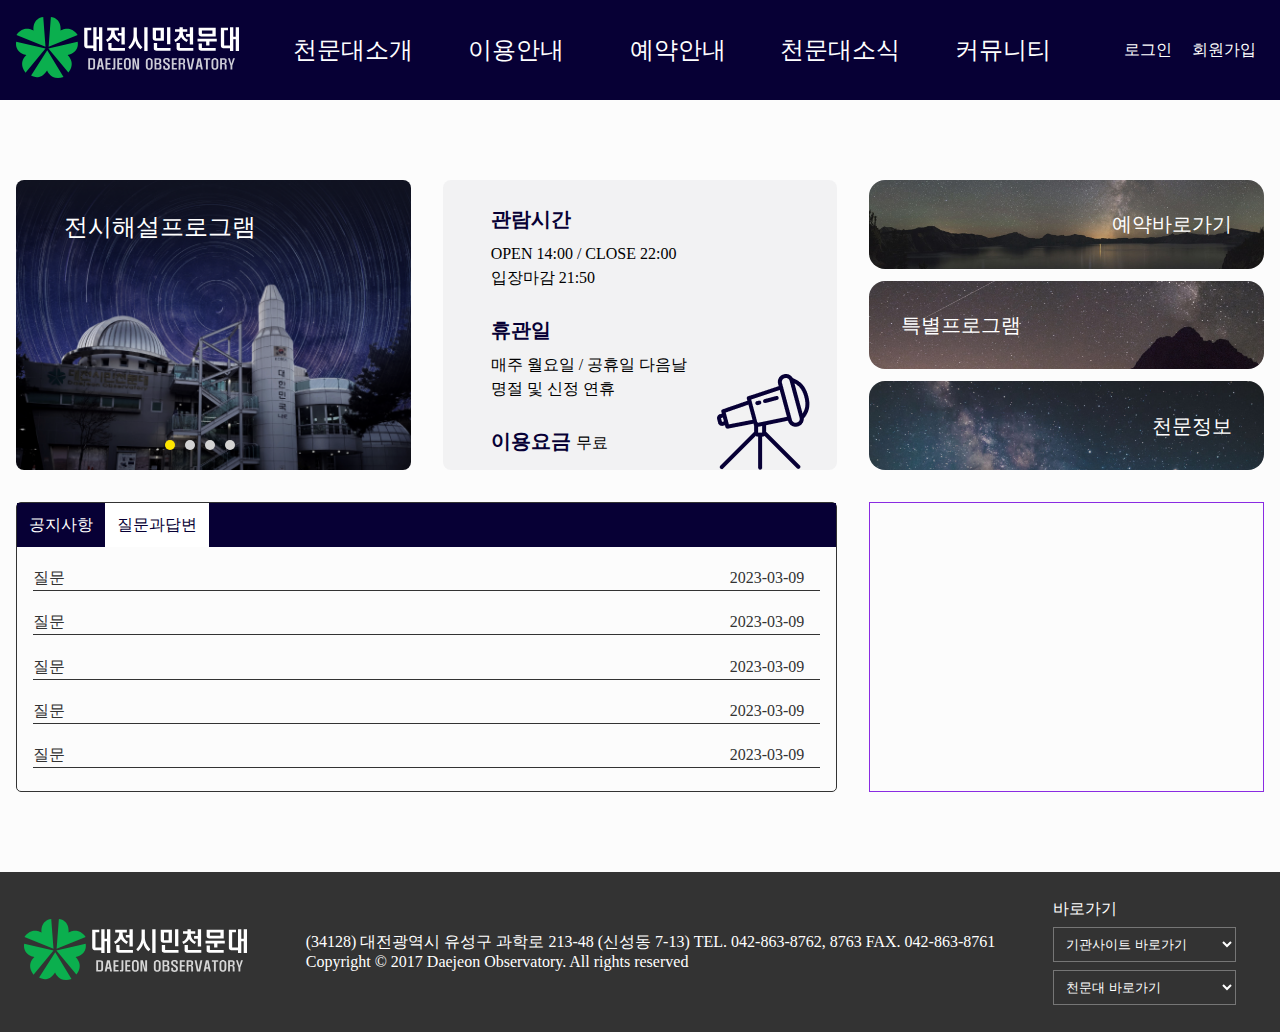
==== index.html @ d18d3ba9 "first commit" ====
<!DOCTYPE html>
<html lang="ko">
  <head>
    <meta charset="UTF-8" />
    <meta http-equiv="X-UA-Compatible" content="IE=edge" />
    <meta name="viewport" content="width=device-width, initial-scale=1.0" />
    <title>Document</title>
    <link rel="stylesheet" href="./css/my_reset.css" />
    <link
      rel="stylesheet"
      href="https://cdnjs.cloudflare.com/ajax/libs/font-awesome/6.3.0/css/all.min.css"
      integrity="sha512-SzlrxWUlpfuzQ+pcUCosxcglQRNAq/DZjVsC0lE40xsADsfeQoEypE+enwcOiGjk/bSuGGKHEyjSoQ1zVisanQ=="
      crossorigin="anonymous"
      referrerpolicy="no-referrer"
    />
    <link rel="stylesheet" href="./css/common.css" />
    <link rel="stylesheet" href="./css/index.css" />
    <script src="./js/common.js" defer></script>
    <script src="./js/index.js" defer></script>
  </head>
  <body>
    <header class="hd">
      <!-- header -->
    </header>
    <section class="sec1 mw">
      <div class="slide1">
        <div class="slide-wrap">
          <ul class="slider-img">
            <li class="slider" data-name="banner1">
              <p>전시해설프로그램</p>
              <img src="./img/banner1.png" alt="banner1" />
            </li>
            <li class="slider" data-name="banner2">
              <p>토요별음악회</p>
              <img src="./img/banner2.png" alt="banner2" />
            </li>
            <li class="slider" data-name="banner3">
              <p>천체관측회</p>
              <img src="./img/banner3.png" alt="banner3" />
            </li>
            <li class="slider" data-name="banner4">
              <p>별빛속에 시와 음악회</p>
              <img src="./img/banner4.png" alt="banner4" />
            </li>
          </ul>
        </div>
        <button class="btn prev"></button>
        <button class="btn next"></button>
        <div class="slider-dot"></div>
      </div>
      <div class="info">
        <p>관람시간</p>
        <p>OPEN 14:00 / CLOSE 22:00</p>
        <p>입장마감 21:50</p>
        <p>휴관일</p>
        <p>매주 월요일 / 공휴일 다음날</p>
        <p>명절 및 신정 연휴</p>
        <p><span>이용요금</span> <span>무료</span></p>
      </div>
      <div class="banners">
        <div class="ban1">
          <img src="./img/sec_banner1.png" alt="예약바로가기" />
          <p>예약바로가기</p>
        </div>
        <div class="ban2">
          <img src="./img/sec_banner2.png" alt="특별프로그램" />
          <p>특별프로그램</p>
        </div>
        <div class="ban3">
          <img src="./img/sec_banner3.png" alt="천문정보" />
          <p>천문정보</p>
        </div>
      </div>
      <div class="tab_menu">
        <ul class="tab">
          <li class="">공지사항</li>
          <li class="on">질문과답변</li>
          <a class="tab_more">
            <i class="fa-solid fa-plus"></i>
          </a>
        </ul>
        <ul class="tab_con">
          <li class="notice">
            <div>
              <p>
                공지사항제목공지사항제목공지사항제목공지사항제목공지사항제목공지사항제목공지사항제목공지사항제목공지사항제목공지사항제목
              </p>
              <span>2023-03-09</span>
            </div>
            <div>
              <p>공지사항제목</p>
              <span>2023-03-09</span>
            </div>
            <div>
              <p>공지사항제목</p>
              <span>2023-03-09</span>
            </div>
            <div>
              <p>공지사항제목</p>
              <span>2023-03-09</span>
            </div>
            <div>
              <p>공지사항제목</p>
              <span>2023-03-09</span>
            </div>
          </li>
          <li class="qna on">
            <div>
              <p>질문</p>
              <span>2023-03-09</span>
            </div>
            <div>
              <p>질문</p>
              <span>2023-03-09</span>
            </div>
            <div>
              <p>질문</p>
              <span>2023-03-09</span>
            </div>
            <div>
              <p>질문</p>
              <span>2023-03-09</span>
            </div>
            <div>
              <p>질문</p>
              <span>2023-03-09</span>
            </div>
          </li>
        </ul>
      </div>
      <div class="weather">
        <!-- 오늘날씨, 이번주날씨 -->
      </div>
    </section>
    <footer class="ft">
      <!-- footer -->
      <div class="mw">
        <div class="ftlogo">
          <img src="./img/logo.svg" alt="logo" />
        </div>
        <div class="ftwrite">
          <span>(34128) 대전광역시 유성구 과학로 213-48 (신성동 7-13)</span>
          <span>TEL. 042-863-8762, 8763</span>
          <span>FAX. 042-863-8761</span>
          <p>Copyright © 2017 Daejeon Observatory. All rights reserved</p>
        </div>
        <div class="goto">
          <p>바로가기</p>
          <div class="insite">
            <select name="site" id="site-select">
              <option value="기관사이트바로가기" selected="selected">
                기관사이트 바로가기
              </option>
              <option class="opts" value="대전광역시">대전광역시</option>
              <option class="opts" value="한국천문연구원">
                한국천문연구원
              </option>
              <option class="opts" value="국립중앙과학관">
                국립중앙과학관
              </option>
              <option class="opts" value="(사)한국천문우주과학관협회">
                (사)한국천문우주과학관협회
              </option>
              <option class="opts" value="대덕연구개발특구">
                대덕연구개발특구
              </option>
            </select>
          </div>
          <div class="observatory">
            <select name="observatory" id="obs-select">
              <option value="천문대바로가기" selected="selected">
                천문대 바로가기
              </option>
              <option class="opts" value="별마로천문대">별마로천문대</option>
              <option class="opts" value="김해곡성섬진강천문대">
                김해곡성섬진강천문대
              </option>
              <option class="opts" value="곡성섬진강천문대">
                곡성섬진강천문대
              </option>
              <option class="opts" value="국토정중앙천문대">
                국토정중앙천문대
              </option>
              <option class="opts" value="충주고구려천문과학관">
                충주고구려천문과학관
              </option>
              <option class="opts" value="소백산천문대">소백산천문대</option>

              <option class="opts" value="보현산천문대">보현산천문대</option>
              <option class="opts" value="칠갑산천문대">칠갑산천문대</option>
              <option class="opts" value="서귀포천문과학문화관">
                서귀포천문과학문화관
              </option>
              <option class="opts" value="예천천문우주센터">
                예천천문우주센터
              </option>
            </select>
          </div>
        </div>
      </div>
    </footer>
  </body>
</html>
---- css/common.css ----
@charset 'utf-8';

:root {
  --point_blue: #070035;
  --point_red: #f23822;
  --color_white: #fff;
  --color_disBg: #fffffe;
  --point_yellow: #ffe600;
  --color_btnBack: #00002140;
  --color_secBg: #00002180;
  --txt_color: #333;
  --font24: 24px;
  --font20: 20px;
  --font16: 16px;
  --gap: 32px;
}
body {
  background: #fcfcfc;
  color: var(--txt_color);
}
a {
  color: var(--color_white);
}
img {
  width: 100%;
  height: 100%;
  object-fit: cover;
}
.mw {
  width: calc(100% - var(--gap));
  max-width: 1440px;
  margin: auto;
}
.hd {
  background-color: var(--point_blue);
  height: 100px;
  display: flex;
  color: var(--color_white);
}
.hd > div {
  display: flex;
  justify-content: space-between;
  align-items: center;
}

.gnb_con {
  flex-grow: 1;
  margin: 0 2rem;
}
.gnb {
  width: 100%;
  font-size: var(--font24);
  display: flex;
  justify-content: space-around;
}
.gnb > li {
  width: calc(100% / 5);
  text-align: center;
  position: relative;
}
.gnb > li:hover > a {
  color: var(--point_yellow);
}
.gnb > li:hover .sub {
  height: 250px;
}
.gnb > li a {
  display: block;
  padding: 1rem 0;
}
.sub {
  padding-top: 1.2rem;
  position: absolute;
  width: 100%;
  height: 0;
  overflow: hidden;
  background-color: var(--point_blue);
  transition: 0.4s;
  z-index: 10;
}
.sub li:hover {
  background-color: var(--point_yellow);
}
.sub li:hover a {
  color: var(--point_blue);
}
.sub a {
  font-size: var(--font16);
}
.personal a {
  display: inline-block;
  padding: 1rem 0.5rem;
}
.personal a:hover {
  color: var(--point_yellow);
}
.ham {
  display: none;
}
.ft {
  background-color: var(--txt_color);
  color: var(--color_white);
  height: 160px;
  display: flex;
  align-items: center;
}
.ft > div {
  display: flex;
  justify-content: space-between;
  align-items: center;
}
.ft > div > * {
  padding: 0 0.5rem;
}
.ftlogo > img {
  width: 100%;
}
.goto {
  display: block;
}
.goto p {
  padding-bottom: 0.5rem;
}
.goto select {
  width: 90%;
  background-color: var(--txt_color);
  color: var(--color_white);
  outline: none;
}
.goto select > option {
  background-color: #33333350;
}
.goto select > option:hover {
  background-color: #eee;
}
#site-select,
#obs-select {
  padding: 0.5rem;
}
.insite {
  padding-bottom: 0.5rem;
}
@media (max-width: 1070px) {
  .gnb {
    font-size: var(--font20);
  }
}
@media (max-width: 960px) {
  .hd {
    height: 80px;
  }
  .hd h1 {
    width: 130px;
  }
  .gnb {
    display: none;
  }
  .personal {
    display: none;
  }
  .ham {
    display: block;
    font-size: var(--font24);
  }
  .ham .fa-xmark {
    display: block;
  }
  .ham .fa-xmark {
    display: none;
  }
  .ham.on .fa-xmark {
    display: none;
  }
  .ham.on .fa-xmark {
    display: block;
  }
  .ft {
    height: 100%;
    padding: 1rem 0;
  }
  .ft > div {
    display: flex;
    flex-direction: column;
    align-items: flex-start;
  }
  .ft > div > * {
    padding: 0;
    padding-bottom: 1rem;
  }
  .ftlogo {
    width: 200px;
  }
  .ftwrite {
    font-size: 12px;
    order: 10;
  }
  .goto {
    display: flex;
    width: 100%;
  }
  .goto select {
    width: 95%;
  }
  .goto .insite,
  .goto .observatory {
    width: calc(100% / 2);
  }
  .goto p {
    display: none;
  }
}
---- css/index.css ----
@charset 'utf-8';

/* section 1 */
.sec1 {
  margin: 80px auto;
  display: grid;
  grid-template-columns: repeat(3, minmax(300px, 1fr));
  grid-template-rows: repeat(2, 290px);
  gap: var(--gap);
}

.btn {
  position: absolute;
  top: var(--gap);
  background-color: transparent;
  border: none;
  cursor: pointer;
}
.prev {
  right: 6rem;
}
.prev::before {
  content: "\f053";
  font-family: "Font Awesome 5 Free";
  font-size: 1.5rem;
  font-weight: 900;
  color: var(--point_yellow);
}
.next {
  right: 3rem;
}
.next::before {
  content: "\f054";
  font-family: "Font Awesome 5 Free";
  font-size: 1.5rem;
  font-weight: 900;
  color: var(--point_yellow);
}
.slide1 {
  position: relative;
  border-radius: 0.5rem;
  overflow: hidden;
}
.slider-img {
  display: flex;
  width: 300%;
  height: 290px;
}
.slider {
  width: calc(100% / 3);
  overflow: hidden;
  position: relative;
}
.slider:nth-of-type(3) ~ li {
  display: none;
}
.slider > p {
  position: absolute;
  color: var(--color_white);
  font-size: var(--font24);
  top: var(--gap);
  left: 3rem;
}
.slider-dot {
  position: absolute;
  bottom: 2rem;
  left: 50%;
  transform: translateX(-50px);
}
.slider-dot .dot {
  position: absolute;
  display: inline-block;
  width: 10px;
  height: 10px;
  border-radius: 50%;
  color: transparent;
  background-color: lightgrey;
  cursor: pointer;
  transition: 0.3s;
  margin: 2px;
}
.slider-dot .dot:hover {
  background-color: var(--point_yellow);
}
.slider-dot .dot:first-of-type {
  background-color: var(--point_yellow);
}
.slider-dot .dot1 {
  left: 0;
}
.slider-dot .dot2 {
  left: 20px;
}
.slider-dot .dot3 {
  left: 40px;
}
.slider-dot .dot4 {
  left: 60px;
}
.info {
  background-color: #f2f2f3;
  padding: 24px 48px;
  color: black;
  line-height: 1.5;
  border-radius: 0.5rem;
  position: relative;
}
.info::after {
  content: "";
  display: inline-block;
  width: 120px;
  height: 120px;
  bottom: -24px;
  right: 0;
  background: url(../img/telescope.png) no-repeat;
  position: absolute;
  z-index: 10;
}
.info p:nth-of-type(1),
.info p:nth-of-type(4) {
  padding-bottom: 0.5rem;
  font-size: var(--font20);
  color: var(--point_blue);
  font-weight: bold;
}
.info p:nth-of-type(4),
.info p:nth-of-type(7) {
  padding-top: 25px;
}
.info p:nth-of-type(7) {
  font-size: var(--font20);
  color: var(--point_blue);
  font-weight: bold;
}
.info p:nth-of-type(7) span:nth-of-type(2) {
  font-size: var(--font16);
  color: black;
  text-align: center;
  font-weight: lighter;
}

.banners {
  display: flex;
  flex-direction: column;
  justify-content: space-between;
  height: 100%;
}
.ban1,
.ban2,
.ban3 {
  height: calc(100% / 3 - 0.5rem);
  border-radius: 1rem;
  overflow: hidden;
  position: relative;
  cursor: pointer;
}
.ban1:hover img,
.ban2:hover img,
.ban3:hover img {
  transform: scale(1.2);
}
.ban1 > img,
.ban2 > img,
.ban3 > img {
  transition: 0.3s;
}
.ban1 > p,
.ban2 > p,
.ban3 > p {
  position: absolute;
  color: var(--color_white);
  font-size: var(--font20);
  top: 50%;
  transform: translateY(-50%);
}
.ban1 > p {
  right: 2rem;
}
.ban2 > p {
  left: 2rem;
}
.ban3 > p {
  right: 2rem;
}
.tab_menu {
  border: 1px solid #333;
  grid-column: span 2;
  border-radius: 5px;
}
.tab {
  display: flex;
  width: 100%;
  color: var(--color_white);
  background-color: var(--point_blue);
  position: relative;
}
.tab > li {
  padding: 0.75rem;
  cursor: pointer;
}
.tab > li.on {
  background-color: var(--color_white);
  color: var(--point_blue);
}
.tab_more {
  position: absolute;
  right: 10px;
  font-size: 1.25rem;
  top: 50%;
  transform: translateY(-50%);
  cursor: pointer;
}
.notice {
  display: none;
  padding: 0 1rem;
}
.notice.on {
  display: block;
}
.notice > div {
  display: flex;
  justify-content: space-between;
  border-bottom: 1px solid #333;
  padding-top: 1.2rem;
  line-height: 1.5;
  width: 100%;
}
.notice > div > p {
  white-space: nowrap;
  text-overflow: ellipsis;
  overflow: hidden;
  width: 70%;
}
.notice > div > span {
  padding-right: 1rem;
}
.qna {
  display: none;
  padding: 0 1rem;
}
.qna.on {
  display: block;
}
.qna > div {
  display: flex;
  justify-content: space-between;
  border-bottom: 1px solid #333;
  padding-top: 1.2rem;
  line-height: 1.5;
  width: 100%;
}
.qna > div > p {
  white-space: nowrap;
  text-overflow: ellipsis;
  overflow: hidden;
  width: 70%;
}
.qna > div > span {
  padding-right: 1rem;
}
.weather {
  border: 1px solid blueviolet;
}
@media (max-width: 960px) {
}
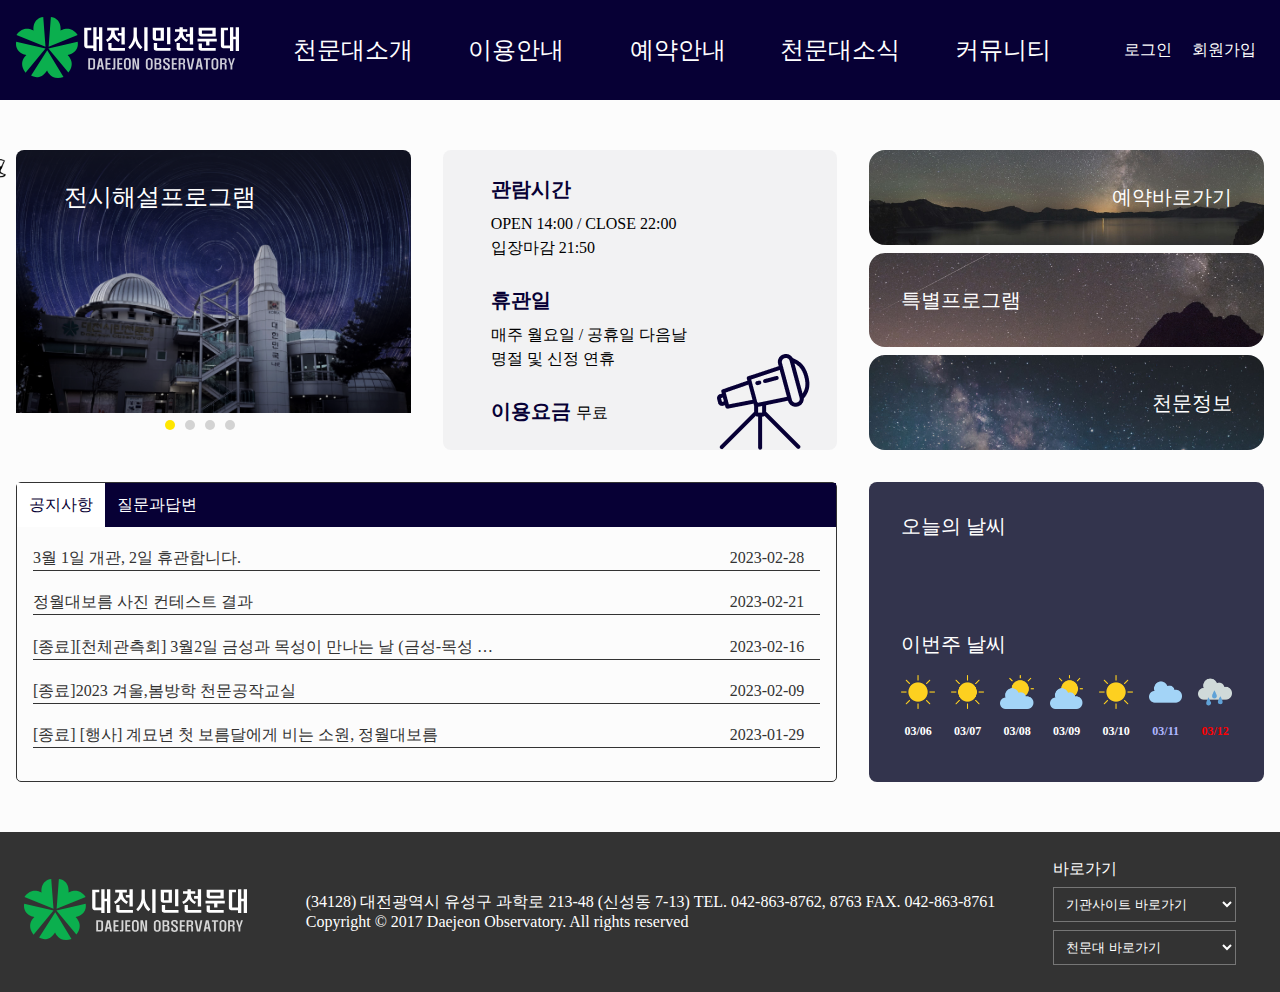
==== commit 63450d4a: "2023.03.10 index fin" ====
--- a/index.html
+++ b/index.html
@@ -19,185 +19,220 @@
     <script src="./js/index.js" defer></script>
   </head>
   <body>
-    <header class="hd">
-      <!-- header -->
-    </header>
-    <section class="sec1 mw">
-      <div class="slide1">
-        <div class="slide-wrap">
-          <ul class="slider-img">
-            <li class="slider" data-name="banner1">
-              <p>전시해설프로그램</p>
-              <img src="./img/banner1.png" alt="banner1" />
+    <div class="wrap">
+      <header class="hd">
+        <!-- header -->
+      </header>
+      <section class="sec1">
+        <div class="slide1">
+          <div class="slide-wrap">
+            <ul class="slider-img">
+              <li class="slider" data-name="banner1">
+                <p>전시해설프로그램</p>
+                <img src="./img/banner1.png" alt="banner1" />
+              </li>
+              <li class="slider" data-name="banner2">
+                <p>토요별음악회</p>
+                <img src="./img/banner2.png" alt="banner2" />
+              </li>
+              <li class="slider" data-name="banner3">
+                <p>천체관측회</p>
+                <img src="./img/banner3.png" alt="banner3" />
+              </li>
+              <li class="slider" data-name="banner4">
+                <p>별빛속에 시와 음악회</p>
+                <img src="./img/banner4.png" alt="banner4" />
+              </li>
+            </ul>
+          </div>
+          <button class="btn prev"></button>
+          <button class="btn next"></button>
+          <div class="slider-dot"></div>
+        </div>
+        <div class="info">
+          <p>관람시간</p>
+          <p>OPEN 14:00 / CLOSE 22:00</p>
+          <p>입장마감 21:50</p>
+          <p>휴관일</p>
+          <p>매주 월요일 / 공휴일 다음날</p>
+          <p>명절 및 신정 연휴</p>
+          <p><span>이용요금</span> <span>무료</span></p>
+        </div>
+        <div class="banners">
+          <div class="ban1">
+            <img src="./img/sec_banner1.png" alt="예약바로가기" />
+            <p>예약바로가기</p>
+          </div>
+          <div class="ban2">
+            <img src="./img/sec_banner2.png" alt="특별프로그램" />
+            <p>특별프로그램</p>
+          </div>
+          <div class="ban3">
+            <img src="./img/sec_banner3.png" alt="천문정보" />
+            <p>천문정보</p>
+          </div>
+        </div>
+        <div class="tab_menu">
+          <ul class="tab">
+            <li class="on">공지사항</li>
+            <li class="">질문과답변</li>
+            <a class="tab_more">
+              <i class="fa-solid fa-plus"></i>
+            </a>
+          </ul>
+          <ul class="tab_con">
+            <li class="notice on">
+              <div>
+                <a href="#none">
+                  <p>3월 1일 개관, 2일 휴관합니다.</p>
+                  <span>2023-02-28</span>
+                </a>
+              </div>
+              <div>
+                <a href="#none">
+                  <p>정월대보름 사진 컨테스트 결과</p>
+                  <span>2023-02-21</span>
+                </a>
+              </div>
+              <div>
+                <a href="#none">
+                  <p>
+                    [종료][천체관측회] 3월2일 금성과 목성이 만나는 날 (금성-목성
+                    근접)
+                  </p>
+                  <span>2023-02-16</span>
+                </a>
+              </div>
+              <div>
+                <a href="#none">
+                  <p>[종료]2023 겨울,봄방학 천문공작교실</p>
+                  <span>2023-02-09</span>
+                </a>
+              </div>
+              <div>
+                <a href="#none">
+                  <p>
+                    [종료] [행사] 계묘년 첫 보름달에게 비는 소원, 정월대보름
+                  </p>
+                  <span>2023-01-29</span>
+                </a>
+              </div>
             </li>
-            <li class="slider" data-name="banner2">
-              <p>토요별음악회</p>
-              <img src="./img/banner2.png" alt="banner2" />
-            </li>
-            <li class="slider" data-name="banner3">
-              <p>천체관측회</p>
-              <img src="./img/banner3.png" alt="banner3" />
-            </li>
-            <li class="slider" data-name="banner4">
-              <p>별빛속에 시와 음악회</p>
-              <img src="./img/banner4.png" alt="banner4" />
+            <li class="qna">
+              <div>
+                <a href="#none">
+                  <p>수업질문</p>
+                  <span>2023-01-09</span>
+                </a>
+              </div>
+              <div>
+                <a href="#none">
+                  <p>이번 주 토요일 (9/24) 별 관측 가능한가요?</p>
+                  <span>2022-09-23</span>
+                </a>
+              </div>
+              <div>
+                <a href="#none">
+                  <p>이번주 일요일(9/18) 방문 예정입니다!</p>
+                  <span>2022-09-15</span>
+                </a>
+              </div>
+              <div>
+                <a href="#none">
+                  <p>이번주 토요일 관측 가능한 별이 뭔가요</p>
+                  <span>2022-07-27</span>
+                </a>
+              </div>
+              <div>
+                <a href="#none">
+                  <p>C/2017 K2 볼수 있나요?</p>
+                  <span>2022-07-21</span>
+                </a>
+              </div>
             </li>
           </ul>
         </div>
-        <button class="btn prev"></button>
-        <button class="btn next"></button>
-        <div class="slider-dot"></div>
-      </div>
-      <div class="info">
-        <p>관람시간</p>
-        <p>OPEN 14:00 / CLOSE 22:00</p>
-        <p>입장마감 21:50</p>
-        <p>휴관일</p>
-        <p>매주 월요일 / 공휴일 다음날</p>
-        <p>명절 및 신정 연휴</p>
-        <p><span>이용요금</span> <span>무료</span></p>
-      </div>
-      <div class="banners">
-        <div class="ban1">
-          <img src="./img/sec_banner1.png" alt="예약바로가기" />
-          <p>예약바로가기</p>
-        </div>
-        <div class="ban2">
-          <img src="./img/sec_banner2.png" alt="특별프로그램" />
-          <p>특별프로그램</p>
-        </div>
-        <div class="ban3">
-          <img src="./img/sec_banner3.png" alt="천문정보" />
-          <p>천문정보</p>
-        </div>
-      </div>
-      <div class="tab_menu">
-        <ul class="tab">
-          <li class="">공지사항</li>
-          <li class="on">질문과답변</li>
-          <a class="tab_more">
-            <i class="fa-solid fa-plus"></i>
-          </a>
-        </ul>
-        <ul class="tab_con">
-          <li class="notice">
-            <div>
-              <p>
-                공지사항제목공지사항제목공지사항제목공지사항제목공지사항제목공지사항제목공지사항제목공지사항제목공지사항제목공지사항제목
-              </p>
-              <span>2023-03-09</span>
-            </div>
-            <div>
-              <p>공지사항제목</p>
-              <span>2023-03-09</span>
-            </div>
-            <div>
-              <p>공지사항제목</p>
-              <span>2023-03-09</span>
-            </div>
-            <div>
-              <p>공지사항제목</p>
-              <span>2023-03-09</span>
-            </div>
-            <div>
-              <p>공지사항제목</p>
-              <span>2023-03-09</span>
-            </div>
-          </li>
-          <li class="qna on">
-            <div>
-              <p>질문</p>
-              <span>2023-03-09</span>
-            </div>
-            <div>
-              <p>질문</p>
-              <span>2023-03-09</span>
-            </div>
-            <div>
-              <p>질문</p>
-              <span>2023-03-09</span>
-            </div>
-            <div>
-              <p>질문</p>
-              <span>2023-03-09</span>
-            </div>
-            <div>
-              <p>질문</p>
-              <span>2023-03-09</span>
-            </div>
-          </li>
-        </ul>
-      </div>
-      <div class="weather">
-        <!-- 오늘날씨, 이번주날씨 -->
-      </div>
-    </section>
-    <footer class="ft">
-      <!-- footer -->
-      <div class="mw">
-        <div class="ftlogo">
-          <img src="./img/logo.svg" alt="logo" />
-        </div>
-        <div class="ftwrite">
-          <span>(34128) 대전광역시 유성구 과학로 213-48 (신성동 7-13)</span>
-          <span>TEL. 042-863-8762, 8763</span>
-          <span>FAX. 042-863-8761</span>
-          <p>Copyright © 2017 Daejeon Observatory. All rights reserved</p>
-        </div>
-        <div class="goto">
-          <p>바로가기</p>
-          <div class="insite">
-            <select name="site" id="site-select">
-              <option value="기관사이트바로가기" selected="selected">
-                기관사이트 바로가기
-              </option>
-              <option class="opts" value="대전광역시">대전광역시</option>
-              <option class="opts" value="한국천문연구원">
-                한국천문연구원
-              </option>
-              <option class="opts" value="국립중앙과학관">
-                국립중앙과학관
-              </option>
-              <option class="opts" value="(사)한국천문우주과학관협회">
-                (사)한국천문우주과학관협회
-              </option>
-              <option class="opts" value="대덕연구개발특구">
-                대덕연구개발특구
-              </option>
-            </select>
-          </div>
-          <div class="observatory">
-            <select name="observatory" id="obs-select">
-              <option value="천문대바로가기" selected="selected">
-                천문대 바로가기
-              </option>
-              <option class="opts" value="별마로천문대">별마로천문대</option>
-              <option class="opts" value="김해곡성섬진강천문대">
-                김해곡성섬진강천문대
-              </option>
-              <option class="opts" value="곡성섬진강천문대">
-                곡성섬진강천문대
-              </option>
-              <option class="opts" value="국토정중앙천문대">
-                국토정중앙천문대
-              </option>
-              <option class="opts" value="충주고구려천문과학관">
-                충주고구려천문과학관
-              </option>
-              <option class="opts" value="소백산천문대">소백산천문대</option>
-
-              <option class="opts" value="보현산천문대">보현산천문대</option>
-              <option class="opts" value="칠갑산천문대">칠갑산천문대</option>
-              <option class="opts" value="서귀포천문과학문화관">
-                서귀포천문과학문화관
-              </option>
-              <option class="opts" value="예천천문우주센터">
-                예천천문우주센터
-              </option>
-            </select>
-          </div>
-        </div>
-      </div>
-    </footer>
+        <div class="weather">
+          <div class="todayWeather_con">
+            <p>오늘의 날씨</p>
+            <div class="todayWeather">
+              <!-- inner -->
+            </div>
+          </div>
+          <div class="weekWeather_con">
+            <p>이번주 날씨</p>
+            <div class="weekWeather">
+              <!-- inner -->
+            </div>
+          </div>
+        </div>
+      </section>
+      <footer class="ft">
+        <!-- footer -->
+        <div class="mw">
+          <div class="ftlogo">
+            <img src="./img/logo.svg" alt="logo" />
+          </div>
+          <div class="ftwrite">
+            <span>(34128) 대전광역시 유성구 과학로 213-48 (신성동 7-13)</span>
+            <span>TEL. 042-863-8762, 8763</span>
+            <span>FAX. 042-863-8761</span>
+            <p>Copyright © 2017 Daejeon Observatory. All rights reserved</p>
+          </div>
+          <div class="goto">
+            <p>바로가기</p>
+            <div class="insite">
+              <select name="site" id="site-select">
+                <option value="기관사이트바로가기" selected="selected">
+                  기관사이트 바로가기
+                </option>
+                <option class="opts" value="대전광역시">대전광역시</option>
+                <option class="opts" value="한국천문연구원">
+                  한국천문연구원
+                </option>
+                <option class="opts" value="국립중앙과학관">
+                  국립중앙과학관
+                </option>
+                <option class="opts" value="(사)한국천문우주과학관협회">
+                  (사)한국천문우주과학관협회
+                </option>
+                <option class="opts" value="대덕연구개발특구">
+                  대덕연구개발특구
+                </option>
+              </select>
+            </div>
+            <div class="observatory">
+              <select name="observatory" id="obs-select">
+                <option value="천문대바로가기" selected="selected">
+                  천문대 바로가기
+                </option>
+                <option class="opts" value="별마로천문대">별마로천문대</option>
+                <option class="opts" value="김해곡성섬진강천문대">
+                  김해곡성섬진강천문대
+                </option>
+                <option class="opts" value="곡성섬진강천문대">
+                  곡성섬진강천문대
+                </option>
+                <option class="opts" value="국토정중앙천문대">
+                  국토정중앙천문대
+                </option>
+                <option class="opts" value="충주고구려천문과학관">
+                  충주고구려천문과학관
+                </option>
+                <option class="opts" value="소백산천문대">소백산천문대</option>
+                <option class="opts" value="보현산천문대">보현산천문대</option>
+                <option class="opts" value="칠갑산천문대">칠갑산천문대</option>
+                <option class="opts" value="서귀포천문과학문화관">
+                  서귀포천문과학문화관
+                </option>
+                <option class="opts" value="예천천문우주센터">
+                  예천천문우주센터
+                </option>
+              </select>
+            </div>
+          </div>
+        </div>
+      </footer>
+    </div>
   </body>
 </html>
--- a/css/common.css
+++ b/css/common.css
@@ -7,7 +7,7 @@
   --color_disBg: #fffffe;
   --point_yellow: #ffe600;
   --color_btnBack: #00002140;
-  --color_secBg: #00002180;
+  --color_secBg: rgba(0, 1, 33, 0.8);
   --txt_color: #333;
   --font24: 24px;
   --font20: 20px;
@@ -26,6 +26,12 @@
   height: 100%;
   object-fit: cover;
 }
+button {
+  background-color: transparent;
+  border: none;
+  outline: none;
+  cursor: pointer;
+}
 .mw {
   width: calc(100% - var(--gap));
   max-width: 1440px;
@@ -145,35 +151,98 @@
     font-size: var(--font20);
   }
 }
+@media (max-width: 990px) {
+  .gnb {
+    font-size: var(--font16);
+  }
+}
 @media (max-width: 960px) {
   .hd {
     height: 80px;
-  }
+    width: 100%;
+    position: fixed;
+    z-index: 10;
+    top: 0;
+    left: 0;
+  }
+
   .hd h1 {
     width: 130px;
   }
+
+  .personal {
+    display: none;
+  }
+  .ham {
+    display: block;
+    cursor: pointer;
+    padding: 0.5rem;
+    font-size: var(--font24);
+  }
+  .ham .fa-bars {
+    display: block;
+  }
+  .ham .fa-xmark {
+    font-size: var(--gap);
+    display: none;
+  }
+  .ham.on .fa-bars {
+    display: none;
+  }
+  .ham.on .fa-xmark {
+    display: block;
+  }
+
   .gnb {
     display: none;
   }
-  .personal {
-    display: none;
-  }
-  .ham {
-    display: block;
-    font-size: var(--font24);
-  }
-  .ham .fa-xmark {
-    display: block;
-  }
-  .ham .fa-xmark {
-    display: none;
-  }
-  .ham.on .fa-xmark {
-    display: none;
-  }
-  .ham.on .fa-xmark {
-    display: block;
-  }
+  .gnb.on {
+    position: absolute;
+    width: 50%;
+    height: 100vh;
+    top: 80px;
+    right: 0;
+    display: block;
+    z-index: 10;
+    background-color: var(--point_blue);
+  }
+  .gnb.on li {
+    width: 100%;
+  }
+  .gnb > li:hover > a {
+    color: var(--point_white);
+  }
+  .gnb > li a {
+    display: block;
+    padding: 1rem 0;
+  }
+  .gnb > li:hover .sub {
+    height: 100%;
+  }
+  .sub {
+    position: static;
+    padding-top: 0;
+    width: 100%;
+    height: 100%;
+    display: none;
+    overflow: hidden;
+    background-color: rgb(38, 38, 102);
+    transition: 0.4s;
+    z-index: 10;
+  }
+  .gnb > li > a.on + .sub {
+    display: block;
+  }
+  .sub li:hover {
+    background-color: var(--point_yellow);
+  }
+  .sub li:hover a {
+    color: var(--point_blue);
+  }
+  .sub a {
+    font-size: var(--font16);
+  }
+  /* ftr */
   .ft {
     height: 100%;
     padding: 1rem 0;
--- a/css/index.css
+++ b/css/index.css
@@ -1,14 +1,43 @@
 @charset 'utf-8';
 
 /* section 1 */
+.wrap {
+  overflow: hidden;
+}
 .sec1 {
-  margin: 80px auto;
+  width: calc(100% - var(--gap));
+  max-width: 1440px;
+  margin: auto;
+
+  margin: 50px auto;
   display: grid;
   grid-template-columns: repeat(3, minmax(300px, 1fr));
-  grid-template-rows: repeat(2, 290px);
+  grid-template-rows: repeat(2, 1fr);
   gap: var(--gap);
-}
-
+  position: relative;
+}
+.sec1::before {
+  content: "";
+  display: inline-block;
+  width: 150px;
+  height: 150px;
+  top: 0;
+  left: -160px;
+  background: center / contain url(../img/mainimg1.png) no-repeat;
+  position: absolute;
+  z-index: 10;
+}
+.sec1::after {
+  content: "";
+  display: inline-block;
+  width: 120px;
+  height: 120px;
+  bottom: 0;
+  right: -150px;
+  background: center / contain url(../img/mainimg2.png) no-repeat;
+  position: absolute;
+  z-index: 10;
+}
 .btn {
   position: absolute;
   top: var(--gap);
@@ -44,12 +73,22 @@
 .slider-img {
   display: flex;
   width: 300%;
-  height: 290px;
+  height: 100%;
+  cursor: pointer;
 }
 .slider {
   width: calc(100% / 3);
   overflow: hidden;
   position: relative;
+}
+.slider p {
+  z-index: 10;
+}
+.slider img {
+  transition: 0.3s;
+}
+.slider:hover img {
+  transform: scale(1.2);
 }
 .slider:nth-of-type(3) ~ li {
   display: none;
@@ -143,16 +182,16 @@
   display: flex;
   flex-direction: column;
   justify-content: space-between;
-  height: 100%;
 }
 .ban1,
 .ban2,
 .ban3 {
-  height: calc(100% / 3 - 0.5rem);
+  height: calc((100% - 1rem) / 3);
   border-radius: 1rem;
   overflow: hidden;
   position: relative;
   cursor: pointer;
+  padding-top: 20%;
 }
 .ban1:hover img,
 .ban2:hover img,
@@ -162,6 +201,9 @@
 .ban1 > img,
 .ban2 > img,
 .ban3 > img {
+  position: absolute;
+  top: 0;
+  object-fit: cover;
   transition: 0.3s;
 }
 .ban1 > p,
@@ -217,7 +259,7 @@
 .notice.on {
   display: block;
 }
-.notice > div {
+.notice > div > a {
   display: flex;
   justify-content: space-between;
   border-bottom: 1px solid #333;
@@ -225,13 +267,15 @@
   line-height: 1.5;
   width: 100%;
 }
-.notice > div > p {
+.notice > div p {
+  color: var(--txt_color);
   white-space: nowrap;
   text-overflow: ellipsis;
   overflow: hidden;
-  width: 70%;
-}
-.notice > div > span {
+  width: 60%;
+}
+.notice > div span {
+  color: var(--txt_color);
   padding-right: 1rem;
 }
 .qna {
@@ -241,7 +285,7 @@
 .qna.on {
   display: block;
 }
-.qna > div {
+.qna > div > a {
   display: flex;
   justify-content: space-between;
   border-bottom: 1px solid #333;
@@ -249,17 +293,156 @@
   line-height: 1.5;
   width: 100%;
 }
-.qna > div > p {
+.qna > div p {
+  color: var(--txt_color);
   white-space: nowrap;
   text-overflow: ellipsis;
   overflow: hidden;
   width: 70%;
 }
-.qna > div > span {
+.qna > div span {
+  color: var(--txt_color);
   padding-right: 1rem;
 }
 .weather {
-  border: 1px solid blueviolet;
+  height: 100%;
+  padding: 2rem;
+  color: var(--color_white);
+  background-color: var(--color_secBg);
+  border-radius: 0.5rem;
+}
+.todayWeather_con {
+  height: 50%;
+}
+.todayWeather_con > p {
+  font-size: var(--font20);
+  padding-bottom: 0.5rem;
+}
+.todayWeather_con > div {
+  display: flex;
+}
+.weatherImg {
+  width: 15%;
+  margin-left: 1rem;
+}
+.weatherImg img {
+  object-fit: contain;
+}
+.weatherDis {
+  width: 70%;
+  padding-left: 2rem;
+  line-height: 1.5;
+}
+.weekWeather_con {
+  width: 100%;
+  display: flex;
+  flex-wrap: wrap;
+  justify-content: space-between;
+}
+.weekWeather_con > p {
+  width: 100%;
+  font-size: var(--font20);
+}
+
+.weekWeather {
+  display: flex;
+  justify-content: space-between;
+}
+.weekWeather > div {
+  width: calc((100% - 6rem) / 7);
+  padding-top: 0.5rem;
+}
+.weekWeather .inner img {
+  object-fit: contain;
+}
+.weekWeather p {
+  font-size: 12px;
+  font-weight: bold;
+  text-align: center;
+}
+.weekWeather > div:nth-of-type(6) {
+  color: #afb7ff;
+}
+.weekWeather > div:nth-of-type(7) {
+  color: red;
 }
 @media (max-width: 960px) {
-}
+  .sec1 {
+    display: block;
+    width: 100%;
+    margin-top: 80px;
+  }
+  .sec1 > div {
+    margin-bottom: 1rem;
+  }
+  .sec1::before,
+  .sec1::after {
+    display: none;
+  }
+  .slide1,
+  .info {
+    margin: 0;
+  }
+  .sec1 .slide1 {
+    margin-bottom: 0;
+    border-radius: 0;
+  }
+  .next,
+  .prev {
+    top: 50%;
+    transform: translateY(-50%);
+  }
+  .next {
+    right: 1rem;
+  }
+  .prev {
+    right: auto;
+    left: 1rem;
+  }
+  .info {
+    background-color: var(--color_secBg);
+    color: white;
+  }
+  .info::after {
+    display: none;
+  }
+  .info p:nth-of-type(1),
+  .info p:nth-of-type(4) {
+    font-size: var(--font16);
+    color: var(--point_yellow);
+  }
+  .info p:nth-of-type(4),
+  .info p:nth-of-type(7) {
+    padding-top: var(--font16);
+  }
+  .info p:nth-of-type(7) {
+    font-size: var(--font16);
+    color: var(--point_yellow);
+  }
+  .info p:nth-of-type(7) span:nth-of-type(2) {
+    color: white;
+  }
+
+  .banners,
+  .tab_menu,
+  .weather {
+    width: calc(100% - var(--gap));
+    margin: auto;
+  }
+  .info {
+    border-radius: 0;
+  }
+  .ban1,
+  .ban2,
+  .ban3 {
+    padding-top: 20%;
+    margin-top: 1rem;
+  }
+  .weekWeather_con > p,
+  .todayWeather_con > p {
+    font-size: var(--font16);
+  }
+  .weatherDis {
+    font-size: 12px;
+  }
+}
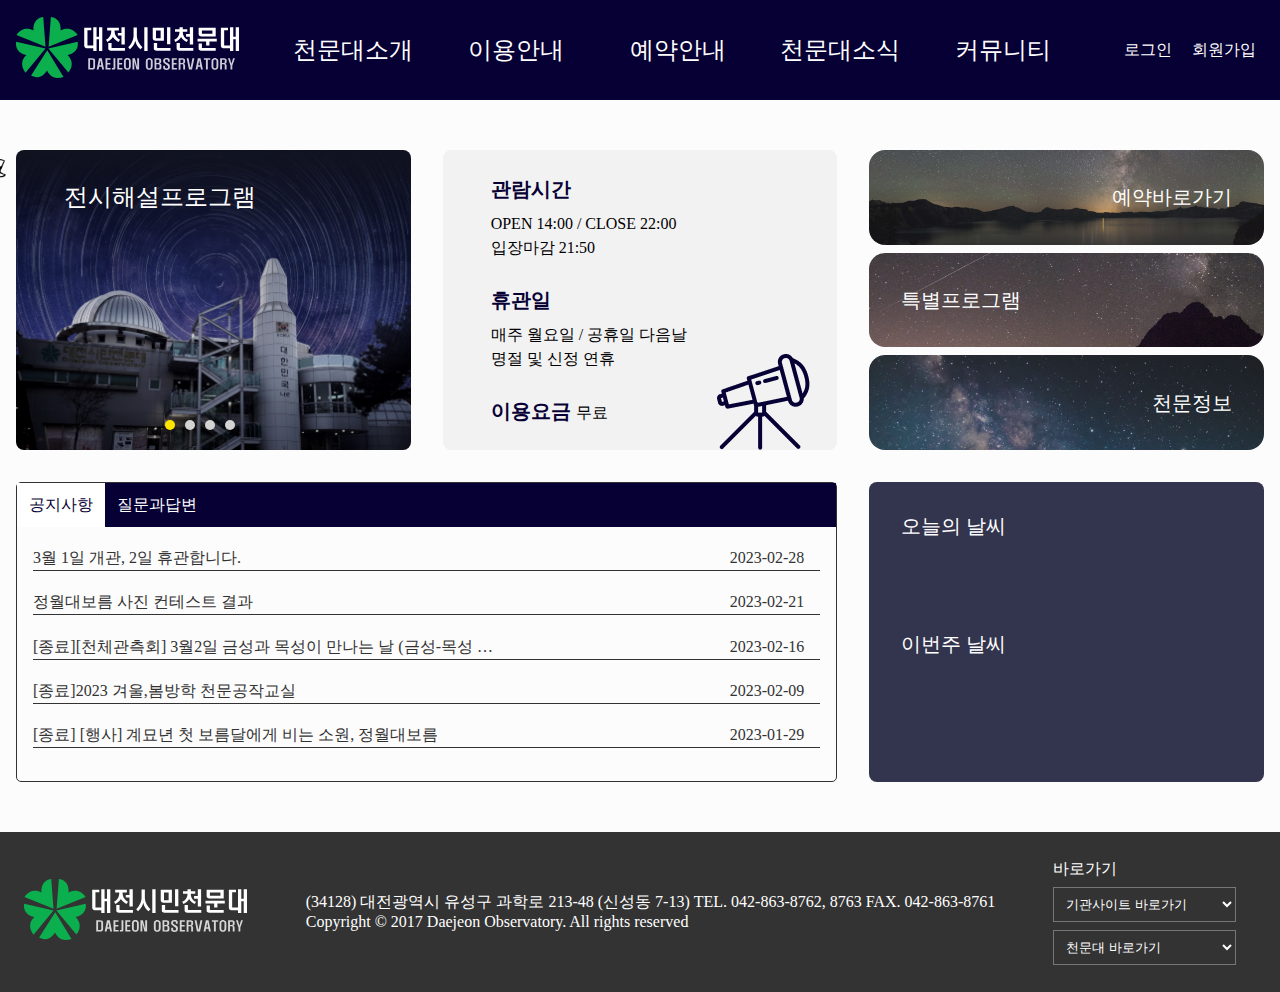
==== commit 3da7babc: "2020-03-13 Mon Commit" ====
--- a/index.html
+++ b/index.html
@@ -62,14 +62,17 @@
           <div class="ban1">
             <img src="./img/sec_banner1.png" alt="예약바로가기" />
             <p>예약바로가기</p>
+            <a href="./reservation1.html">자세히보기</a>
           </div>
           <div class="ban2">
             <img src="./img/sec_banner2.png" alt="특별프로그램" />
             <p>특별프로그램</p>
+            <a href="#none">자세히보기</a>
           </div>
           <div class="ban3">
             <img src="./img/sec_banner3.png" alt="천문정보" />
             <p>천문정보</p>
+            <a href="#none">자세히보기</a>
           </div>
         </div>
         <div class="tab_menu">
@@ -169,69 +172,6 @@
       </section>
       <footer class="ft">
         <!-- footer -->
-        <div class="mw">
-          <div class="ftlogo">
-            <img src="./img/logo.svg" alt="logo" />
-          </div>
-          <div class="ftwrite">
-            <span>(34128) 대전광역시 유성구 과학로 213-48 (신성동 7-13)</span>
-            <span>TEL. 042-863-8762, 8763</span>
-            <span>FAX. 042-863-8761</span>
-            <p>Copyright © 2017 Daejeon Observatory. All rights reserved</p>
-          </div>
-          <div class="goto">
-            <p>바로가기</p>
-            <div class="insite">
-              <select name="site" id="site-select">
-                <option value="기관사이트바로가기" selected="selected">
-                  기관사이트 바로가기
-                </option>
-                <option class="opts" value="대전광역시">대전광역시</option>
-                <option class="opts" value="한국천문연구원">
-                  한국천문연구원
-                </option>
-                <option class="opts" value="국립중앙과학관">
-                  국립중앙과학관
-                </option>
-                <option class="opts" value="(사)한국천문우주과학관협회">
-                  (사)한국천문우주과학관협회
-                </option>
-                <option class="opts" value="대덕연구개발특구">
-                  대덕연구개발특구
-                </option>
-              </select>
-            </div>
-            <div class="observatory">
-              <select name="observatory" id="obs-select">
-                <option value="천문대바로가기" selected="selected">
-                  천문대 바로가기
-                </option>
-                <option class="opts" value="별마로천문대">별마로천문대</option>
-                <option class="opts" value="김해곡성섬진강천문대">
-                  김해곡성섬진강천문대
-                </option>
-                <option class="opts" value="곡성섬진강천문대">
-                  곡성섬진강천문대
-                </option>
-                <option class="opts" value="국토정중앙천문대">
-                  국토정중앙천문대
-                </option>
-                <option class="opts" value="충주고구려천문과학관">
-                  충주고구려천문과학관
-                </option>
-                <option class="opts" value="소백산천문대">소백산천문대</option>
-                <option class="opts" value="보현산천문대">보현산천문대</option>
-                <option class="opts" value="칠갑산천문대">칠갑산천문대</option>
-                <option class="opts" value="서귀포천문과학문화관">
-                  서귀포천문과학문화관
-                </option>
-                <option class="opts" value="예천천문우주센터">
-                  예천천문우주센터
-                </option>
-              </select>
-            </div>
-          </div>
-        </div>
       </footer>
     </div>
   </body>
--- a/css/common.css
+++ b/css/common.css
@@ -146,6 +146,27 @@
 .insite {
   padding-bottom: 0.5rem;
 }
+
+.btn_reservation {
+  display: flex;
+  justify-content: center;
+  padding: 4rem 0;
+}
+.btn_reservation li {
+  cursor: pointer;
+  padding: 1rem 2rem;
+  border: 1px solid var(--point_blue);
+  border-radius: 0 2rem 2rem 0;
+}
+.btn_reservation li:nth-of-type(1) {
+  border-right: none;
+  border-radius: 2rem 0 0 2rem;
+}
+.btn_reservation li.on {
+  background-color: var(--point_blue);
+  color: var(--point_yellow);
+}
+
 @media (max-width: 1070px) {
   .gnb {
     font-size: var(--font20);
@@ -198,7 +219,7 @@
   }
   .gnb.on {
     position: absolute;
-    width: 50%;
+    width: 60%;
     height: 100vh;
     top: 80px;
     right: 0;
@@ -278,3 +299,8 @@
     display: none;
   }
 }
+@media (max-width: 440px) {
+  .btn_reservation {
+    font-size: 0.75rem;
+  }
+}
--- a/css/index.css
+++ b/css/index.css
@@ -69,27 +69,35 @@
   position: relative;
   border-radius: 0.5rem;
   overflow: hidden;
+  height: 100%;
+}
+.slide-wrap {
+  height: inherit;
 }
 .slider-img {
   display: flex;
   width: 300%;
-  height: 100%;
+  height: inherit;
   cursor: pointer;
 }
 .slider {
   width: calc(100% / 3);
   overflow: hidden;
   position: relative;
+  padding-top: 25%;
 }
 .slider p {
   z-index: 10;
 }
 .slider img {
+  position: absolute;
+  top: 0;
+  width: 100%;
+  height: 100%;
+  object-fit: cover;
   transition: 0.3s;
 }
-.slider:hover img {
-  transform: scale(1.2);
-}
+
 .slider:nth-of-type(3) ~ li {
   display: none;
 }
@@ -224,6 +232,16 @@
 .ban3 > p {
   right: 2rem;
 }
+.ban1 > a,
+.ban2 > a,
+.ban3 > a {
+  position: absolute;
+  top: 0;
+  width: 100%;
+  height: 100%;
+  color: transparent;
+  z-index: 10;
+}
 .tab_menu {
   border: 1px solid #333;
   grid-column: span 2;
@@ -360,12 +378,12 @@
   font-weight: bold;
   text-align: center;
 }
-.weekWeather > div:nth-of-type(6) {
+/* .weekWeather > div:nth-of-type(6) {
   color: #afb7ff;
 }
 .weekWeather > div:nth-of-type(7) {
   color: red;
-}
+} */
 @media (max-width: 960px) {
   .sec1 {
     display: block;
@@ -443,6 +461,6 @@
     font-size: var(--font16);
   }
   .weatherDis {
-    font-size: 12px;
-  }
-}
+    font-size: 14px;
+  }
+}
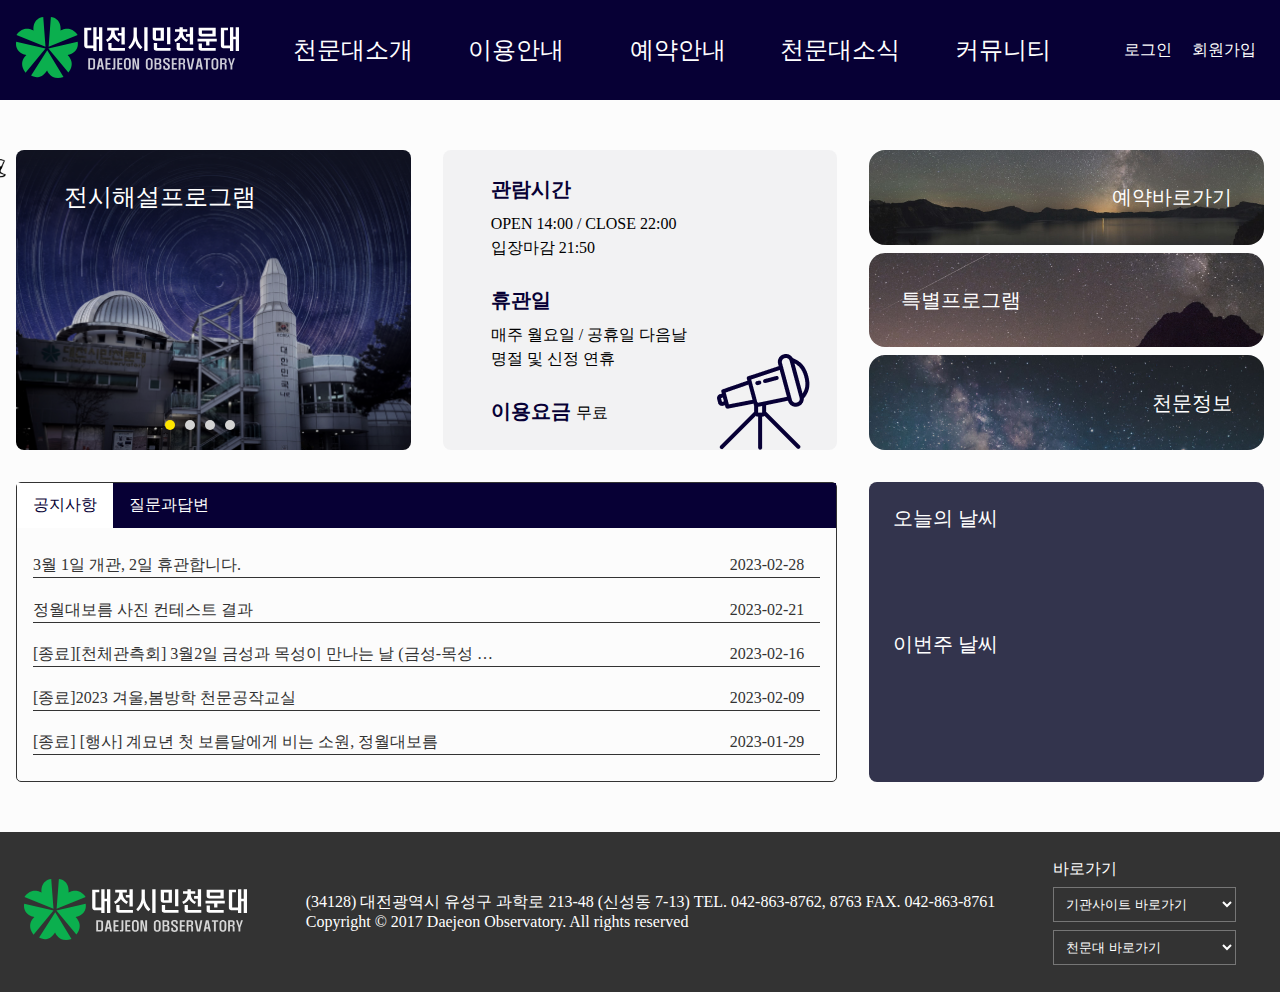
==== commit 5bb06453: "2023-03-14 commit" ====
--- a/index.html
+++ b/index.html
@@ -23,7 +23,7 @@
       <header class="hd">
         <!-- header -->
       </header>
-      <section class="sec1">
+      <section class="sec sec1">
         <div class="slide1">
           <div class="slide-wrap">
             <ul class="slider-img">
--- a/css/common.css
+++ b/css/common.css
@@ -32,6 +32,9 @@
   outline: none;
   cursor: pointer;
 }
+.wrap {
+  overflow: hidden;
+}
 .mw {
   width: calc(100% - var(--gap));
   max-width: 1440px;
--- a/css/index.css
+++ b/css/index.css
@@ -1,9 +1,7 @@
 @charset 'utf-8';
 
 /* section 1 */
-.wrap {
-  overflow: hidden;
-}
+
 .sec1 {
   width: calc(100% - var(--gap));
   max-width: 1440px;
@@ -247,15 +245,17 @@
   grid-column: span 2;
   border-radius: 5px;
 }
+
 .tab {
   display: flex;
   width: 100%;
   color: var(--color_white);
   background-color: var(--point_blue);
   position: relative;
+  height: 15%;
 }
 .tab > li {
-  padding: 0.75rem;
+  padding: 0.75rem 1rem;
   cursor: pointer;
 }
 .tab > li.on {
@@ -270,9 +270,17 @@
   transform: translateY(-50%);
   cursor: pointer;
 }
-.notice {
+.tab_con {
+  height: 85%;
+  display: flex;
+  align-items: center;
+}
+.notice,
+.qna {
   display: none;
   padding: 0 1rem;
+  width: 100%;
+  padding-bottom: 1.2rem;
 }
 .notice.on {
   display: block;
@@ -296,10 +304,7 @@
   color: var(--txt_color);
   padding-right: 1rem;
 }
-.qna {
-  display: none;
-  padding: 0 1rem;
-}
+
 .qna.on {
   display: block;
 }
@@ -324,7 +329,7 @@
 }
 .weather {
   height: 100%;
-  padding: 2rem;
+  padding: 1.5rem;
   color: var(--color_white);
   background-color: var(--color_secBg);
   border-radius: 0.5rem;
